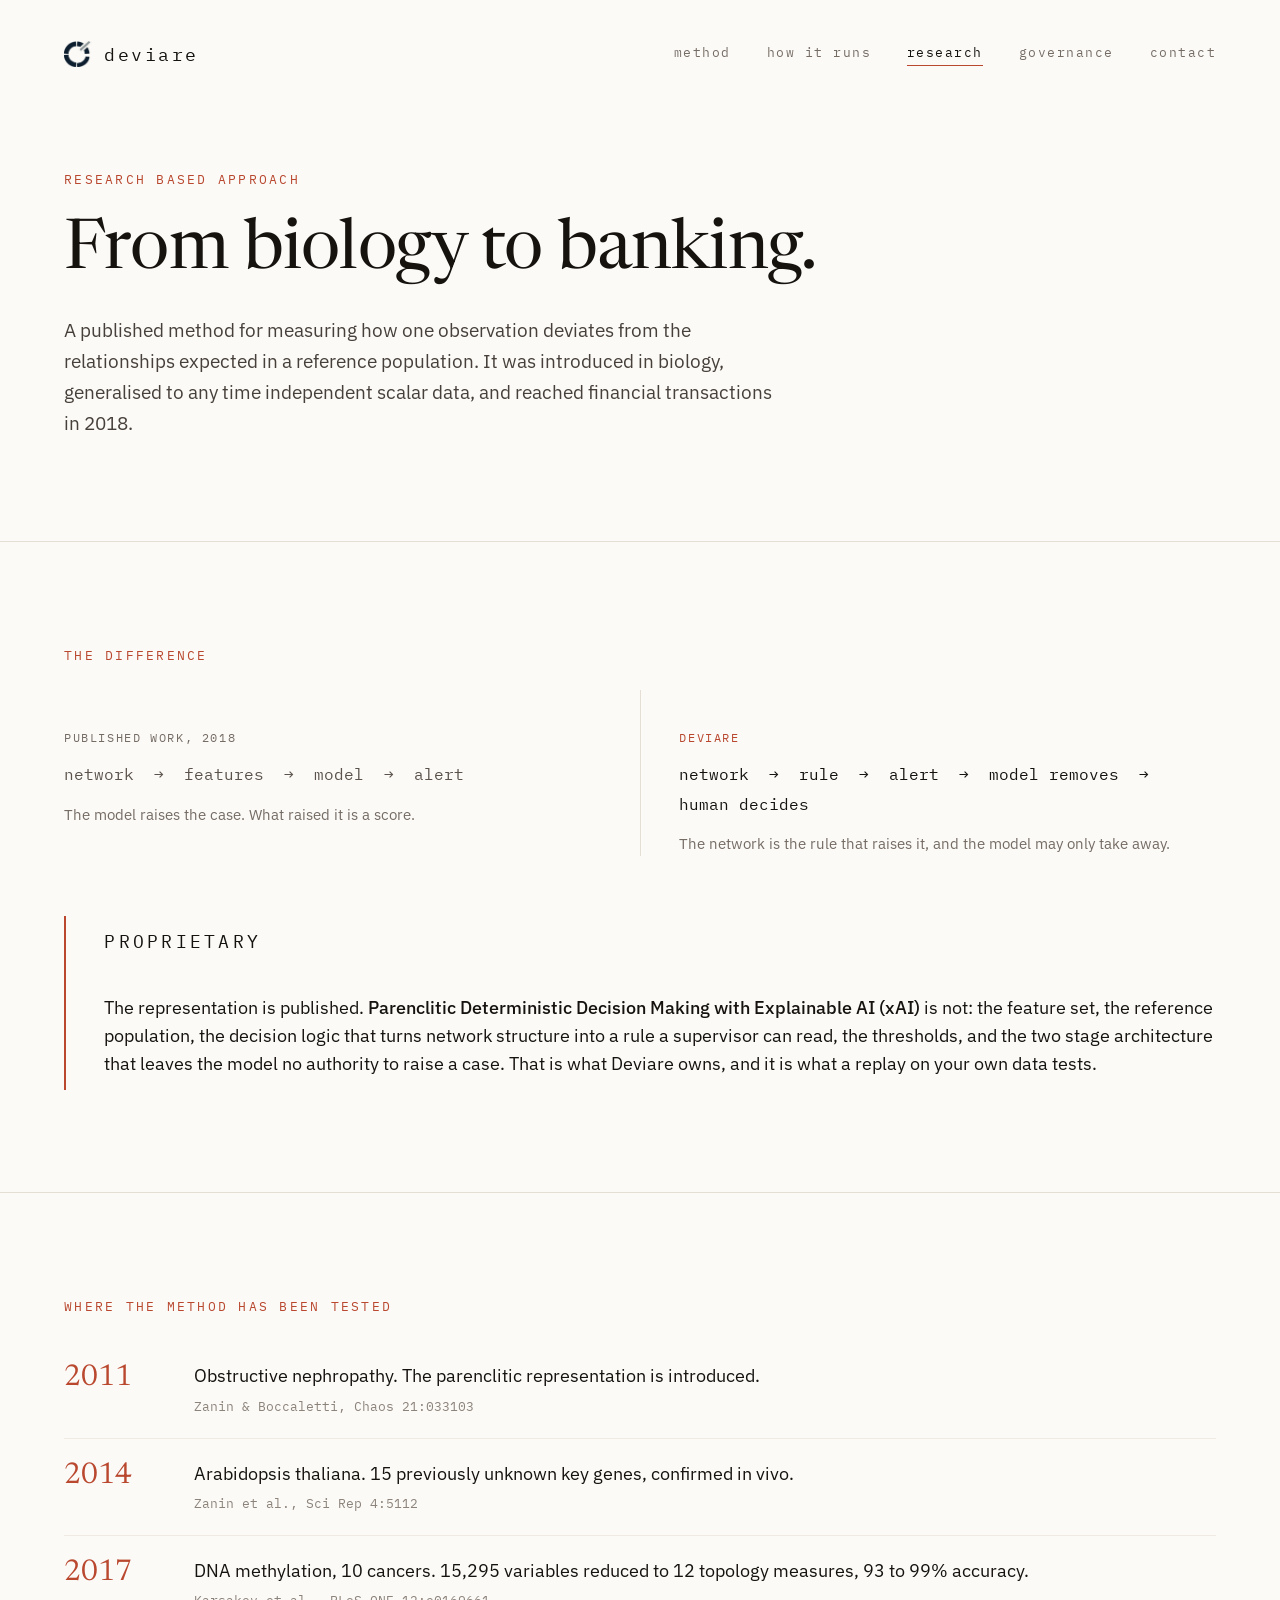
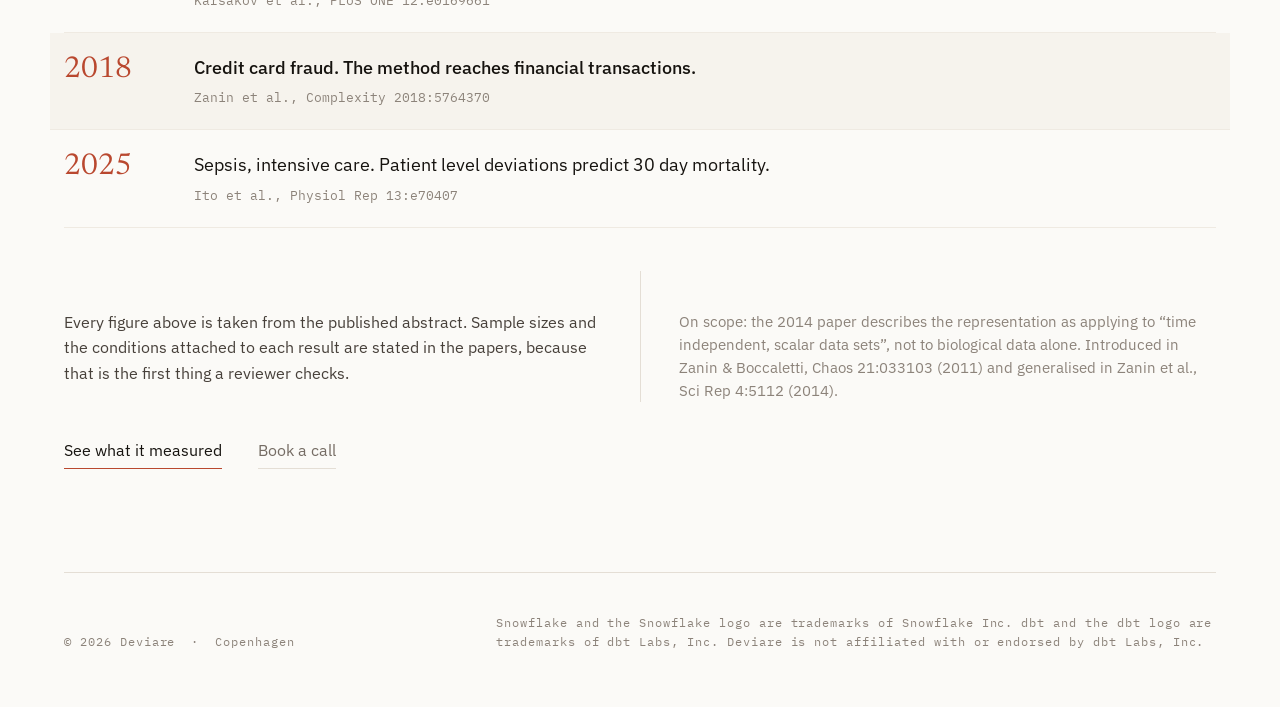
==== research.html @ c5fa5117 "Deviare marketing site: index, research, stylesheet, marks Static site for deviare.io. Newsreader di" ====
<!doctype html>
<html lang="en">
<head>
<meta charset="utf-8">
<meta name="viewport" content="width=device-width, initial-scale=1">
<title>Research based approach | Deviare</title>
<meta name="description" content="Deviare is built on a published method for measuring how one observation deviates from the relationships expected in a reference population. From biology to banking, 2011 to 2025.">
<link rel="canonical" href="https://deviare.io/research.html">
<meta property="og:type" content="article">
<meta property="og:url" content="https://deviare.io/research.html">
<meta property="og:title" content="Research based approach | Deviare">
<meta property="og:description" content="A published method for measuring how one observation deviates from the relationships expected in a reference population. From biology to banking, 2011 to 2025.">
<meta name="twitter:card" content="summary_large_image">
<link rel="icon" href="assets/deviare-mark.png">
<link rel="preconnect" href="https://fonts.googleapis.com">
<link rel="preconnect" href="https://fonts.gstatic.com" crossorigin>
<link rel="stylesheet" href="https://fonts.googleapis.com/css2?family=Newsreader:opsz,wght@6..72,400..600&family=IBM+Plex+Sans:wght@400;500&family=IBM+Plex+Mono:wght@400;500&display=swap">
<link rel="stylesheet" href="assets/site.css">
</head>
<body>

<header class="wrap site-head">
  <a class="brand" href="index.html">
    <img src="assets/deviare-mark.png" alt="Deviare" width="38" height="26">
    <span>deviare</span>
  </a>
  <nav class="site-nav" aria-label="Main">
    <a href="index.html#method">method</a>
    <a href="index.html#runs">how it runs</a>
    <a href="research.html" aria-current="page">research</a>
    <a href="index.html#governance">governance</a>
    <a href="index.html#contact">contact</a>
  </nav>
</header>

<section class="section">
  <div class="wrap stack">
    <p class="eyebrow">Research based approach</p>
    <h1>From biology to banking.</h1>
    <p class="lead" style="max-width:720px">A published method for measuring how one observation deviates from the relationships expected in a reference population. It was introduced in biology, generalised to any time independent scalar data, and reached financial transactions in 2018.</p>
  </div>
</section>

<!-- The difference between the published pipeline and ours is the single most
     important thing on this page, so it sits above the timeline rather than
     under it. Everything else here is provenance. -->
<section class="section">
  <div class="wrap stack">
    <p class="eyebrow">The difference</p>
    <div class="cols cols-2">
      <div class="stack-sm">
        <p class="label">Published work, 2018</p>
        <p class="chain">network &nbsp;&rarr;&nbsp; features &nbsp;&rarr;&nbsp; model &nbsp;&rarr;&nbsp; alert</p>
        <p style="font-size:15px;line-height:1.6;color:var(--muted)">The model raises the case. What raised it is a score.</p>
      </div>
      <div class="stack-sm">
        <p class="label" style="color:var(--accent)">Deviare</p>
        <p class="chain ours">network &nbsp;&rarr;&nbsp; rule &nbsp;&rarr;&nbsp; alert &nbsp;&rarr;&nbsp; model removes &nbsp;&rarr;&nbsp; human decides</p>
        <p style="font-size:15px;line-height:1.6;color:var(--muted)">The network is the rule that raises it, and the model may only take away.</p>
      </div>
    </div>

    <!-- This is the answer to the only real objection a technical reader has on
         this page, so it gets a block of its own rather than a footnote. -->
    <div class="ask" style="margin-top:34px">
      <p class="eyebrow" style="flex-shrink:0">Proprietary</p>
      <p>The representation is published. <strong style="font-weight:500">Parenclitic Deterministic Decision Making with Explainable AI (xAI)</strong> is not: the feature set, the reference population, the decision logic that turns network structure into a rule a supervisor can read, the thresholds, and the two stage architecture that leaves the model no authority to raise a case. That is what Deviare owns, and it is what a replay on your own data tests.</p>
    </div>
  </div>
</section>

<section class="section">
  <div class="wrap stack">
    <p class="eyebrow">Where the method has been tested</p>

    <div>
      <div class="study">
        <div class="yr">2011</div>
        <div>
          <p class="what">Obstructive nephropathy. The parenclitic representation is introduced.</p>
          <p class="cite">Zanin &amp; Boccaletti, Chaos 21:033103</p>
        </div>
      </div>
      <div class="study">
        <div class="yr">2014</div>
        <div>
          <p class="what">Arabidopsis thaliana. 15 previously unknown key genes, confirmed in vivo.</p>
          <p class="cite">Zanin et al., Sci Rep 4:5112</p>
        </div>
      </div>
      <div class="study">
        <div class="yr">2017</div>
        <div>
          <p class="what">DNA methylation, 10 cancers. 15,295 variables reduced to 12 topology measures, 93 to 99% accuracy.</p>
          <p class="cite">Karsakov et al., PLoS ONE 12:e0169661</p>
        </div>
      </div>
      <div class="study key">
        <div class="yr">2018</div>
        <div>
          <p class="what">Credit card fraud. The method reaches financial transactions.</p>
          <p class="cite">Zanin et al., Complexity 2018:5764370</p>
        </div>
      </div>
      <div class="study">
        <div class="yr">2025</div>
        <div>
          <p class="what">Sepsis, intensive care. Patient level deviations predict 30 day mortality.</p>
          <p class="cite">Ito et al., Physiol Rep 13:e70407</p>
        </div>
      </div>
    </div>

    <div class="cols cols-2" style="margin-top:18px">
      <p class="prose" style="font-size:15.5px;color:var(--body)">Every figure above is taken from the published abstract. Sample sizes and the conditions attached to each result are stated in the papers, because that is the first thing a reviewer checks.</p>
      <p class="small">On scope: the 2014 paper describes the representation as applying to &ldquo;time independent, scalar data sets&rdquo;, not to biological data alone. Introduced in Zanin &amp; Boccaletti, Chaos 21:033103 (2011) and generalised in Zanin et al., Sci Rep 4:5112 (2014).</p>
    </div>

    <div class="actions" style="margin-top:10px">
      <a class="link-primary" href="index.html#evidence">See what it measured</a>
      <a class="link-quiet" href="index.html#contact">Book a call</a>
    </div>
  </div>
</section>

<footer class="wrap site-foot">
  <p class="mono">&copy; 2026 Deviare &nbsp;·&nbsp; Copenhagen</p>
  <p class="mono" style="max-width:720px">Snowflake and the Snowflake logo are trademarks of Snowflake Inc. dbt and the dbt logo are trademarks of dbt Labs, Inc. Deviare is not affiliated with or endorsed by dbt Labs, Inc.</p>
</footer>

</body>
</html>
---- assets/site.css ----
/* ---------------------------------------------------------------------------
   Deviare.io
   One stylesheet for all three pages. Tokens first, then layout, then the
   handful of components that appear more than once.

   Why the palette is warm rather than neutral: the whole visual argument is
   that this reads as considered infrastructure rather than growth-stage SaaS.
   Warm greys do that, pure greys and pure black do not. The accent is the
   deck's coral darkened to #B9482F so it clears 4.5:1 on the ground at body
   size, which the deck's #E87159 does not.
--------------------------------------------------------------------------- */

:root {
  --ground:     #FBFAF7;  /* same warm off-white as the deck */
  --fill:       #F6F3ED;  /* one step down, used only for enclosures that mean something */
  --ink:        #16130F;
  --body:       #47403A;
  --body-soft:  #5A524B;
  --muted:      #756C64;
  --faint:      #8C837A;
  --hair:       #E4DED5;
  --hair-soft:  #EFEAE2;
  --rule:       #DCD4C8;
  --accent:     #B9482F;

  --display: "Newsreader", Georgia, "Times New Roman", serif;
  --sans: "IBM Plex Sans", system-ui, sans-serif;
  --mono: "IBM Plex Mono", ui-monospace, monospace;

  /* The column is fluid, not stepped. --edge grows with the viewport so the
     margins stay proportional at any resolution, and --shell only stops it
     running away on very large monitors. Prose is capped separately by
     --measure, so the diagrams get the full width while text stays readable. */
  --edge: clamp(20px, 5vw, 140px);
  --shell: 1800px;
  --measure: 760px;

  color-scheme: light;
}

*, *::before, *::after { box-sizing: border-box; }

html { -webkit-text-size-adjust: 100%; }

body {
  margin: 0;
  background: var(--ground);
  color: var(--ink);
  font-family: var(--sans);
  font-size: 17px;
  line-height: 1.6;
  -webkit-font-smoothing: antialiased;
}

img { max-width: 100%; display: block; }

a { color: var(--ink); }
a:hover { color: var(--accent); }

:focus-visible { outline: 2px solid var(--accent); outline-offset: 3px; }

/* --- layout ------------------------------------------------------------- */

.wrap { width: min(calc(100% - 2 * var(--edge)), var(--shell)); margin-inline: auto; }

.section { padding-block: clamp(56px, 8vw, 148px); }
.section + .section { border-top: 1px solid var(--hair); }

/* --- type --------------------------------------------------------------- */

h1, h2, h3 { font-family: var(--display); font-weight: 400; margin: 0; letter-spacing: -0.012em; font-optical-sizing: auto; }
h1 { font-size: clamp(38px, 5.4vw, 92px); line-height: 1.08; }
h2 { font-size: clamp(30px, 3.8vw, 66px); line-height: 1.1; }
h3 { font-size: clamp(25px, 3.2vw, 46px); line-height: 1.18; }

p { margin: 0; }
.lead { font-size: clamp(17px, 1.6vw, 19px); line-height: 1.63; color: var(--body); max-width: var(--measure); }
.prose { font-size: 17px; line-height: 1.66; color: var(--body-soft); max-width: var(--measure); }
.subhead {
  font-family: var(--display); font-size: clamp(21px, 2.1vw, 34px);
  line-height: 1.32; color: var(--body); max-width: 46ch;
}
.small { font-size: 14.5px; line-height: 1.6; color: var(--faint); }

.eyebrow {
  font-family: var(--mono); font-size: 12.5px; letter-spacing: 0.18em;
  color: var(--accent); text-transform: uppercase;
}
.label {
  font-family: var(--mono); font-size: 11.5px; letter-spacing: 0.14em;
  color: var(--muted); text-transform: uppercase;
}
.mono { font-family: var(--mono); }

.stack { display: flex; flex-direction: column; gap: clamp(22px, 2vw, 36px); }
.stack-sm { display: flex; flex-direction: column; gap: clamp(13px, 1vw, 18px); }

/* --- header ------------------------------------------------------------- */

.site-head {
  display: flex; align-items: center; justify-content: space-between;
  gap: 24px; flex-wrap: wrap;
  /* The header is the first thing on a very tall page, so its top margin grows
     with the viewport instead of sitting at a fixed 30px. */
  padding-block: clamp(28px, 3.2vw, 60px) 0;
}
.brand { display: flex; align-items: center; gap: 12px; text-decoration: none; }
.brand img { height: clamp(26px, 1.6vw, 32px); width: auto; }
.brand span {
  font-family: var(--mono); font-size: clamp(18px, 1.05vw, 22px); letter-spacing: 0.14em;
  color: var(--ink); line-height: 1; padding-top: 2px;
}
.brand .dot { color: var(--accent); }

.site-nav { display: flex; gap: clamp(18px, 2.8vw, 54px); flex-wrap: wrap; }
.site-nav a {
  font-family: var(--mono); font-size: clamp(12.5px, 0.75vw, 14px); letter-spacing: 0.12em;
  color: var(--muted); text-decoration: none; padding-bottom: 3px;
}
.site-nav a[aria-current="page"] { color: var(--ink); border-bottom: 1px solid var(--accent); }

/* --- hero --------------------------------------------------------------- */

.hero { position: relative; }
/* The art is a child of .wrap, so it is positioned against the content column,
   not the viewport. On a wide monitor it therefore stays inside the column and
   reads as one composition with the headline instead of drifting to the far
   right. --hero-copy is the width the copy may take; the art gets what is left
   of the column after the copy and a gap, capped at 880px. That arithmetic is
   what keeps the graph off the paragraph between 900 and 1440, where the two
   used to overlap by about a tenth of the viewport. */
.hero > .wrap { position: relative; --hero-copy: min(860px, 52%); --hero-gap: 24px; }
.hero-inner {
  position: relative; z-index: 1;
  padding-block: clamp(56px, 11vw, 132px) clamp(40px, 6vw, 72px);
  display: flex; flex-direction: column; gap: clamp(22px, 3vw, 30px);
  max-width: var(--hero-copy);
}
.hero h1 { max-width: 13ch; }
.hero .lead { max-width: 650px; }

/* The network sits beside the copy, never behind it: nothing on this site puts
   lines behind body text. There is no scrim in the SVG; one was tried and its
   left edge showed as a vertical seam over the transparent artwork. The graph is
   centred on the hero's height and masked at both ends, and the right fade
   finishes at 96% of the art's own width, inside the column, so no clip is
   needed to hide a cut. Below 900px there is no room beside the copy and the
   art is dropped rather than dimmed behind the text. */
.hero-art {
  position: absolute; top: 50%; right: 0; transform: translateY(-50%);
  width: min(880px, calc(100% - var(--hero-copy) - var(--hero-gap)));
  pointer-events: none; z-index: 0;
  /* Only the ends are faded. An earlier 58% stop dimmed most of the picture, so
     the graph read as a smudge. */
  -webkit-mask-image: linear-gradient(to right, transparent 0, #000 15%, #000 84%, transparent 96%);
  mask-image: linear-gradient(to right, transparent 0, #000 15%, #000 84%, transparent 96%);
}
.hero-art svg { width: 100%; height: auto; display: block; }

.actions { display: flex; align-items: center; gap: clamp(20px, 3vw, 36px); flex-wrap: wrap; margin-top: 6px; }
.link-primary {
  font-size: 16px; color: var(--ink); text-decoration: none;
  border-bottom: 1px solid var(--accent); padding-bottom: 5px;
}
.link-quiet {
  font-size: 16px; color: var(--muted); text-decoration: none;
  border-bottom: 1px solid var(--hair); padding-bottom: 5px;
}

.strip {
  display: flex; align-items: center; gap: clamp(10px, 1.6vw, 22px); flex-wrap: wrap;
  border-top: 1px solid var(--hair); padding-block: 20px 34px;
  font-family: var(--mono); font-size: 12.5px; letter-spacing: 0.06em; color: var(--muted);
  position: relative; z-index: 1;
}
.strip .sep { color: #D6CEC3; }
.strip .key { color: var(--accent); }

/* --- column groups ------------------------------------------------------ */

.cols { display: grid; gap: 0; }
.cols-2 { grid-template-columns: repeat(2, minmax(0, 1fr)); }
.cols-3 { grid-template-columns: repeat(3, minmax(0, 1fr)); }
.cols > * { padding: clamp(32px, 3vw, 52px) clamp(24px, 3vw, 56px) 0; }
.cols > *:first-child { padding-left: 0; }
.cols > *:last-child { padding-right: 0; }
.cols > * + * { border-left: 1px solid var(--hair); }
.cols-top { border-top: 1px solid var(--hair); }

/* --- waterfall ---------------------------------------------------------- */

.bar-row { display: grid; grid-template-columns: clamp(190px, 14vw, 250px) 1fr clamp(240px, 17vw, 300px); gap: clamp(28px, 2.6vw, 48px); align-items: center; }
.bar-num { font-family: var(--display); font-size: clamp(34px, 5vw, 66px); line-height: 1; }
.bar-track { height: clamp(12px, 0.9vw, 16px); background: #E0D9CE; }
.bar-fill { height: clamp(12px, 0.9vw, 16px); background: var(--accent); }
.bar-note { display: flex; flex-direction: column; gap: 3px; }
.bar-note .k { font-family: var(--mono); font-size: 11.5px; letter-spacing: 0.12em; color: var(--ink); }
.bar-note .v { font-size: 14px; color: var(--muted); }

.price {
  display: grid; grid-template-columns: clamp(190px, 14vw, 250px) 1fr clamp(240px, 17vw, 300px); gap: clamp(28px, 2.6vw, 48px);
}
.price-inner {
  grid-column: 2; display: flex; gap: clamp(20px, 4vw, 40px); flex-wrap: wrap;
  border-left: 2px solid #E0D9CE; padding: 10px 0 10px 26px;
}
.price-num { font-family: var(--display); font-size: clamp(25px, 2.4vw, 36px); line-height: 1; }

.ratios { display: flex; gap: clamp(18px, 3vw, 44px); flex-wrap: wrap; align-items: baseline; font-size: 16px; color: var(--body); }
.ratios b { font-weight: 500; }
.ratios .was { color: var(--faint); }

/* --- the account diagram ------------------------------------------------ */

/* The deck runs this left to right across 13 inches. A 1160px content column
   cannot carry five columns, and forcing it squeezed each stage to about 110px
   of text width and broke every line. Top to bottom instead: the stages then get
   a third of the column each, and the order is the reading order anyway. */
.flow { display: flex; flex-direction: column; align-items: stretch; }
.flow-in { display: flex; gap: clamp(20px, 3vw, 44px); align-items: baseline; flex-wrap: wrap; }
.flow-in .who { flex: 0 0 auto; }
.flow-in .what { flex: 1 1 380px; display: flex; flex-direction: column; gap: 6px; }
.flow-down { display: flex; justify-content: center; font-family: var(--mono); font-size: 22px; color: #C3B9AC; padding-block: 18px; }
.flow-out { display: grid; grid-template-columns: repeat(3, minmax(0, 1fr)); gap: clamp(20px, 3vw, 40px); }
.account { border: 1px solid var(--rule); background: var(--fill); display: flex; flex-direction: column; }
.account-head, .account-foot {
  display: flex; align-items: center; justify-content: space-between; gap: 16px; flex-wrap: wrap;
  padding: 18px clamp(16px, 2vw, 26px);
}
.account-head { border-bottom: 1px solid var(--hair); }
.account-foot { border-top: 1px solid var(--hair); }
.stages { display: grid; grid-template-columns: repeat(3, minmax(0, 1fr)); flex-grow: 1; }
.stage h4 { font-size: clamp(19px, 1.35vw, 24px); }
.stage { padding: 32px clamp(22px, 2.2vw, 36px); display: flex; flex-direction: column; gap: 12px; }
.stage + .stage { border-left: 1px solid var(--hair); }
.stage:last-child { background: var(--ground); }
.stage h4 { margin: 0; font-family: var(--sans); font-size: 19px; font-weight: 500; line-height: 1.26; }
.stage p { font-size: 14.5px; line-height: 1.6; color: var(--body-soft); }
.chip {
  border: 1px solid var(--rule); padding: 7px 13px;
  font-family: var(--mono); font-size: 11px; letter-spacing: 0.05em; color: var(--body-soft);
}
.chip-accent { border-color: var(--accent); color: var(--accent); letter-spacing: 0.1em; align-self: flex-start; }
.chips { display: flex; gap: 9px; flex-wrap: wrap; }
.consumer { border-top: 2px solid var(--accent); padding-top: 14px; display: flex; flex-direction: column; gap: 6px; }
.consumer b { font-size: 17px; font-weight: 500; }
.consumer p { font-size: 14.5px; line-height: 1.55; color: var(--muted); }

/* --- timeline ----------------------------------------------------------- */

.timeline { display: grid; grid-template-columns: repeat(4, minmax(0, 1fr)) clamp(196px, 14vw, 250px); gap: clamp(26px, 2.4vw, 44px); }
/* The contact section repeats the replay in three steps. */
.timeline-3 { grid-template-columns: repeat(3, minmax(0, 1fr)); }
.tl { display: flex; flex-direction: column; gap: 13px; }
.tl .tick { height: 3px; background: var(--rule); }
.tl.gate .tick { background: var(--accent); }
.tl .wk { font-family: var(--mono); font-size: 11.5px; letter-spacing: 0.12em; color: var(--ink); }
.tl.gate .wk { color: var(--accent); }
.tl p { font-size: 15.5px; line-height: 1.5; color: var(--body-soft); }
.tl.gate p { color: var(--ink); font-weight: 500; }

/* Set apart by a left rule in the accent, not an enclosure. The account box is
   the only box on the page and that is what makes it mean something; a second
   box would turn it into a card. This is the same device as the price block's
   left rule and the consumers' top rule, so nothing new is introduced. */
.ask {
  display: flex; align-items: center; gap: clamp(16px, 3vw, 40px); flex-wrap: wrap;
  border-left: 2px solid var(--accent); padding: 12px 0 12px clamp(22px, 3vw, 44px);
}
.ask p { font-size: clamp(16px, 1.6vw, 18px); line-height: 1.55; color: var(--ink); }

/* --- research timeline -------------------------------------------------- */

.study { display: grid; grid-template-columns: 92px minmax(0, 1fr); gap: clamp(16px, 3vw, 40px); padding-block: 22px; border-bottom: 1px solid var(--hair-soft); }
.study .yr { font-family: var(--display); font-size: 30px; line-height: 1; color: var(--accent); }
.study .what { font-size: 17.5px; line-height: 1.5; }
.study .cite { font-family: var(--mono); font-size: 12.5px; color: var(--faint); margin-top: 6px; }
/* The fill bleeds into the margins by the same amount it pads, so the year and
   the text stay on the same vertical lines as the rows around it. */
.study.key { background: var(--fill); padding-inline: 14px; margin-inline: -14px; }
.study.key .what { font-weight: 500; }

.chain { font-family: var(--mono); font-size: clamp(13px, 1.4vw, 16px); line-height: 1.85; color: var(--body-soft); }
.chain.ours { color: var(--ink); }

/* --- person ------------------------------------------------------------- */

.person { display: grid; grid-template-columns: 372px minmax(0, 1fr); gap: clamp(32px, 5vw, 76px); align-items: start; }
.portrait { aspect-ratio: 4 / 5; border: 1px solid var(--hair); background: var(--fill); display: flex; align-items: center; justify-content: center; }
.portrait span { font-family: var(--mono); font-size: 12px; letter-spacing: 0.14em; color: #A79C90; }

/* --- footer ------------------------------------------------------------- */

.site-foot { border-top: 1px solid var(--hair); padding-block: 40px 56px; display: flex; gap: 28px; flex-wrap: wrap; justify-content: space-between; align-items: flex-end; }
.site-foot .mono { font-size: 12px; letter-spacing: 0.08em; color: var(--faint); }

.pillars { display: grid; grid-template-columns: repeat(4, minmax(0, 1fr)); gap: 24px; border-top: 1px solid var(--hair); padding-top: 28px; }
.pillars div { font-family: var(--mono); font-size: 12.5px; letter-spacing: 0.08em; color: var(--muted); }

/* --- responsive --------------------------------------------------------- */

@media (max-width: 900px) {
  .flow-out { grid-template-columns: 1fr; gap: 22px; }
  .cols-3, .cols-2 { grid-template-columns: 1fr; }
  /* Stacked, each block needs the same room below its text as above the next
     block's label, or the prose sits on the hairline. */
  .cols > * { padding: 28px 0; }
  .cols > *:last-child { padding-bottom: 0; }
  .cols > * + * { border-left: 0; border-top: 1px solid var(--hair); }
  .timeline { grid-template-columns: repeat(2, minmax(0, 1fr)); }
  .timeline .tl.gate { grid-column: span 2; }
  .stages { grid-template-columns: 1fr; }
  .stage + .stage { border-left: 0; border-top: 1px solid var(--hair); }
  .person { grid-template-columns: 1fr; }
  .portrait { max-width: 372px; }
  .pillars { grid-template-columns: repeat(2, minmax(0, 1fr)); }
  /* The copy cap exists only so the headline clears the graph beside it. There
     is no room beside it here, so the graph goes and the copy takes the width. */
  .hero-art { display: none; }
  .hero-inner { max-width: none; }
}

@media (max-width: 680px) {
  .bar-row { grid-template-columns: 1fr; gap: 10px; }
  .bar-row .bar-track { order: 3; }
  .price { grid-template-columns: 1fr; }
  .price-inner { grid-column: 1; }
  .study { grid-template-columns: 1fr; gap: 8px; }
  /* A 14px bleed would stop 6px short of the screen edge here, which reads as
     a mistake. Run the fill to the edge instead; the text stays on the column. */
  .study.key { padding-inline: var(--edge); margin-inline: calc(-1 * var(--edge)); }
  .timeline { grid-template-columns: 1fr; }
  .timeline .tl.gate { grid-column: auto; }
  .pillars { grid-template-columns: 1fr; gap: 14px; }
  .site-head { padding-block: 22px 0; }
  /* The strip wraps to one fact per line here, so the inline separators would
     dangle at the end of each line. */
  .strip { flex-direction: column; align-items: flex-start; gap: 7px; }
  .strip .sep { display: none; }
}

@media print {
  .hero-art { display: none; }
  body { font-size: 11pt; }
}
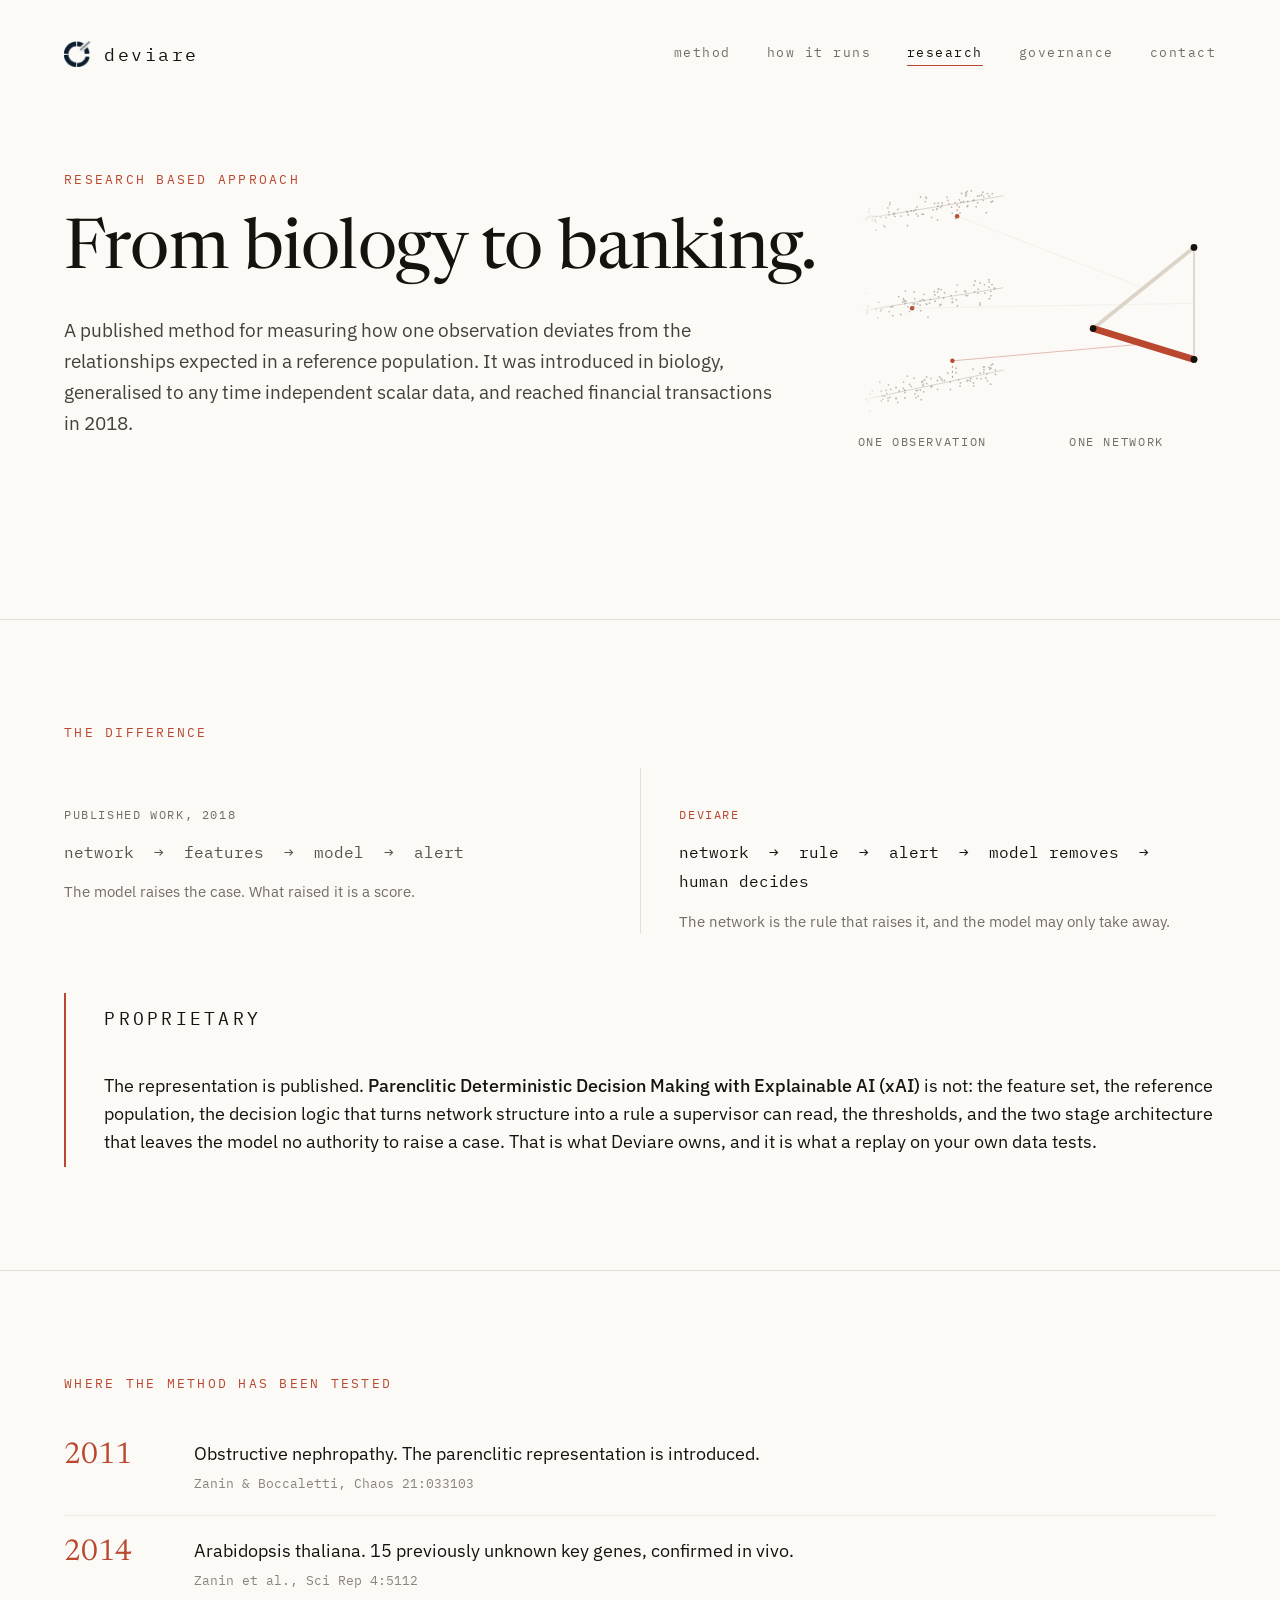
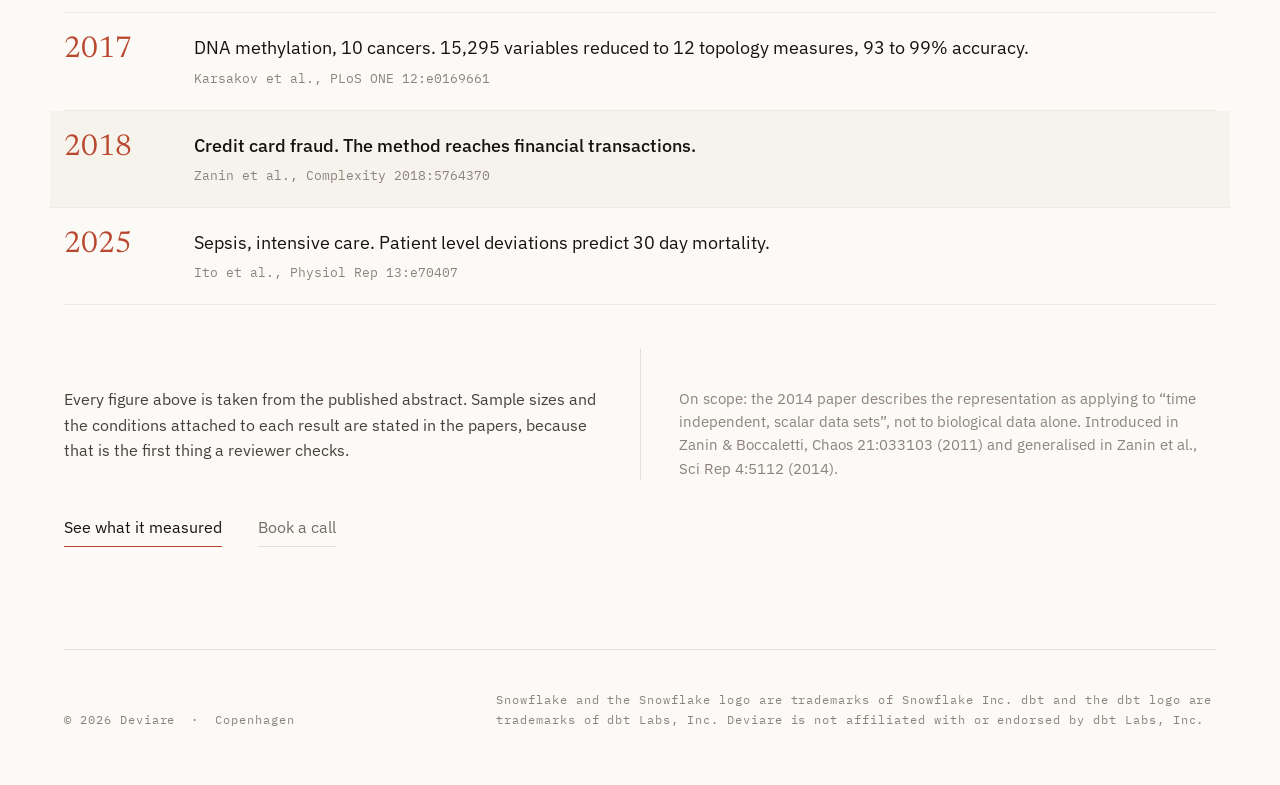
==== commit 07d3a78c: "Fix mobile layout, add the method graphic, correct a regulatory overclaim Removes the claim that a r" ====
--- a/research.html
+++ b/research.html
@@ -11,6 +11,10 @@
 <meta property="og:title" content="Research based approach | Deviare">
 <meta property="og:description" content="A published method for measuring how one observation deviates from the relationships expected in a reference population. From biology to banking, 2011 to 2025.">
 <meta name="twitter:card" content="summary_large_image">
+<meta property="og:image" content="https://deviare.io/assets/og-image.png">
+<meta property="og:image:width" content="1200">
+<meta property="og:image:height" content="630">
+<meta name="twitter:image" content="https://deviare.io/assets/og-image.png">
 <link rel="icon" href="assets/deviare-mark.png">
 <link rel="preconnect" href="https://fonts.googleapis.com">
 <link rel="preconnect" href="https://fonts.gstatic.com" crossorigin>
@@ -28,16 +32,56 @@
     <a href="index.html#method">method</a>
     <a href="index.html#runs">how it runs</a>
     <a href="research.html" aria-current="page">research</a>
+    <span class="nav-break" aria-hidden="true"></span>
     <a href="index.html#governance">governance</a>
     <a href="index.html#contact">contact</a>
   </nav>
 </header>
 
-<section class="section">
+<section class="section research-hero">
   <div class="wrap stack">
     <p class="eyebrow">Research based approach</p>
     <h1>From biology to banking.</h1>
-    <p class="lead" style="max-width:720px">A published method for measuring how one observation deviates from the relationships expected in a reference population. It was introduced in biology, generalised to any time independent scalar data, and reached financial transactions in 2018.</p>
+    <p class="lead">A published method for measuring how one observation deviates from the relationships expected in a reference population. It was introduced in biology, generalised to any time independent scalar data, and reached financial transactions in 2018.</p>
+
+    <!-- How one observation becomes a network, which is what the lead says in
+         words. Generated by tools/research-graphic.mjs from seed 20260921 and
+         pasted in as static SVG; nothing runs in the browser. The home page
+         shows the finished network, this shows its construction. -->
+    <div class="research-art">
+    <svg viewBox="0 0 640 620" xmlns="http://www.w3.org/2000/svg" role="img" aria-labelledby="research-art-title" focusable="false">
+      <title id="research-art-title">Three feature pairs from a reference population. One observation deviates from each expected relationship, and those three deviations become the weights of a three node network.</title>
+      <g>
+        <line class="fit" x1="0" y1="90.4" x2="260" y2="47.8"/>
+        <path class="ref" d="M20.5 83.3a1.6 1.6 0 1 0 3.2 0a1.6 1.6 0 1 0 -3.2 0M182.4 59.4a1.6 1.6 0 1 0 3.2 0a1.6 1.6 0 1 0 -3.2 0M38.6 86a1.6 1.6 0 1 0 3.2 0a1.6 1.6 0 1 0 -3.2 0M88.10000000000001 82.1a1.6 1.6 0 1 0 3.2 0a1.6 1.6 0 1 0 -3.2 0M118.5 58.2a1.6 1.6 0 1 0 3.2 0a1.6 1.6 0 1 0 -3.2 0M98.10000000000001 74.9a1.6 1.6 0 1 0 3.2 0a1.6 1.6 0 1 0 -3.2 0M86.7 77.3a1.6 1.6 0 1 0 3.2 0a1.6 1.6 0 1 0 -3.2 0M179.1 67.8a1.6 1.6 0 1 0 3.2 0a1.6 1.6 0 1 0 -3.2 0M238.1 44.2a1.6 1.6 0 1 0 3.2 0a1.6 1.6 0 1 0 -3.2 0M212 48.4a1.6 1.6 0 1 0 3.2 0a1.6 1.6 0 1 0 -3.2 0M30.5 109.4a1.6 1.6 0 1 0 3.2 0a1.6 1.6 0 1 0 -3.2 0M61.9 80.9a1.6 1.6 0 1 0 3.2 0a1.6 1.6 0 1 0 -3.2 0M238.4 58a1.6 1.6 0 1 0 3.2 0a1.6 1.6 0 1 0 -3.2 0M86.60000000000001 101a1.6 1.6 0 1 0 3.2 0a1.6 1.6 0 1 0 -3.2 0M44.5 101.1a1.6 1.6 0 1 0 3.2 0a1.6 1.6 0 1 0 -3.2 0M222.9 49.3a1.6 1.6 0 1 0 3.2 0a1.6 1.6 0 1 0 -3.2 0M140.70000000000002 66.5a1.6 1.6 0 1 0 3.2 0a1.6 1.6 0 1 0 -3.2 0M13.200000000000001 90.4a1.6 1.6 0 1 0 3.2 0a1.6 1.6 0 1 0 -3.2 0M110.10000000000001 50a1.6 1.6 0 1 0 3.2 0a1.6 1.6 0 1 0 -3.2 0M204.1 56.7a1.6 1.6 0 1 0 3.2 0a1.6 1.6 0 1 0 -3.2 0M120.4 52.1a1.6 1.6 0 1 0 3.2 0a1.6 1.6 0 1 0 -3.2 0M205.6 55.5a1.6 1.6 0 1 0 3.2 0a1.6 1.6 0 1 0 -3.2 0M148.70000000000002 60.6a1.6 1.6 0 1 0 3.2 0a1.6 1.6 0 1 0 -3.2 0M194.3 65.5a1.6 1.6 0 1 0 3.2 0a1.6 1.6 0 1 0 -3.2 0M55.699999999999996 60.3a1.6 1.6 0 1 0 3.2 0a1.6 1.6 0 1 0 -3.2 0M179.4 55a1.6 1.6 0 1 0 3.2 0a1.6 1.6 0 1 0 -3.2 0M64.4 84.6a1.6 1.6 0 1 0 3.2 0a1.6 1.6 0 1 0 -3.2 0M54.699999999999996 63.9a1.6 1.6 0 1 0 3.2 0a1.6 1.6 0 1 0 -3.2 0M160.6 62.5a1.6 1.6 0 1 0 3.2 0a1.6 1.6 0 1 0 -3.2 0M221.3 41.3a1.6 1.6 0 1 0 3.2 0a1.6 1.6 0 1 0 -3.2 0M29.2 90.6a1.6 1.6 0 1 0 3.2 0a1.6 1.6 0 1 0 -3.2 0M209.5 67.5a1.6 1.6 0 1 0 3.2 0a1.6 1.6 0 1 0 -3.2 0M194.5 57.9a1.6 1.6 0 1 0 3.2 0a1.6 1.6 0 1 0 -3.2 0M102.5 80.1a1.6 1.6 0 1 0 3.2 0a1.6 1.6 0 1 0 -3.2 0M166.6 78.7a1.6 1.6 0 1 0 3.2 0a1.6 1.6 0 1 0 -3.2 0M93.4 74.9a1.6 1.6 0 1 0 3.2 0a1.6 1.6 0 1 0 -3.2 0M165.5 68.1a1.6 1.6 0 1 0 3.2 0a1.6 1.6 0 1 0 -3.2 0M212.1 60a1.6 1.6 0 1 0 3.2 0a1.6 1.6 0 1 0 -3.2 0M53.4 76.6a1.6 1.6 0 1 0 3.2 0a1.6 1.6 0 1 0 -3.2 0M193.4 67.1a1.6 1.6 0 1 0 3.2 0a1.6 1.6 0 1 0 -3.2 0M46.1 103.3a1.6 1.6 0 1 0 3.2 0a1.6 1.6 0 1 0 -3.2 0M221.9 55.9a1.6 1.6 0 1 0 3.2 0a1.6 1.6 0 1 0 -3.2 0M31.4 84.5a1.6 1.6 0 1 0 3.2 0a1.6 1.6 0 1 0 -3.2 0M239.20000000000002 57.3a1.6 1.6 0 1 0 3.2 0a1.6 1.6 0 1 0 -3.2 0M101.4 72.6a1.6 1.6 0 1 0 3.2 0a1.6 1.6 0 1 0 -3.2 0M103.9 67.8a1.6 1.6 0 1 0 3.2 0a1.6 1.6 0 1 0 -3.2 0M145.8 68.7a1.6 1.6 0 1 0 3.2 0a1.6 1.6 0 1 0 -3.2 0M18.5 71.7a1.6 1.6 0 1 0 3.2 0a1.6 1.6 0 1 0 -3.2 0M132.3 73a1.6 1.6 0 1 0 3.2 0a1.6 1.6 0 1 0 -3.2 0M187 58.4a1.6 1.6 0 1 0 3.2 0a1.6 1.6 0 1 0 -3.2 0M113 80.6a1.6 1.6 0 1 0 3.2 0a1.6 1.6 0 1 0 -3.2 0M193 40.2a1.6 1.6 0 1 0 3.2 0a1.6 1.6 0 1 0 -3.2 0M105.5 83.8a1.6 1.6 0 1 0 3.2 0a1.6 1.6 0 1 0 -3.2 0M140.4 91.2a1.6 1.6 0 1 0 3.2 0a1.6 1.6 0 1 0 -3.2 0M135.1 61.5a1.6 1.6 0 1 0 3.2 0a1.6 1.6 0 1 0 -3.2 0M227.6 78.1a1.6 1.6 0 1 0 3.2 0a1.6 1.6 0 1 0 -3.2 0M157.5 50.6a1.6 1.6 0 1 0 3.2 0a1.6 1.6 0 1 0 -3.2 0M183.3 43.6a1.6 1.6 0 1 0 3.2 0a1.6 1.6 0 1 0 -3.2 0M229.6 43.9a1.6 1.6 0 1 0 3.2 0a1.6 1.6 0 1 0 -3.2 0M130 86.5a1.6 1.6 0 1 0 3.2 0a1.6 1.6 0 1 0 -3.2 0M75 84a1.6 1.6 0 1 0 3.2 0a1.6 1.6 0 1 0 -3.2 0M148.4 65.3a1.6 1.6 0 1 0 3.2 0a1.6 1.6 0 1 0 -3.2 0M25.4 84a1.6 1.6 0 1 0 3.2 0a1.6 1.6 0 1 0 -3.2 0M85.7 75.5a1.6 1.6 0 1 0 3.2 0a1.6 1.6 0 1 0 -3.2 0M141.4 61.2a1.6 1.6 0 1 0 3.2 0a1.6 1.6 0 1 0 -3.2 0M159.20000000000002 55.9a1.6 1.6 0 1 0 3.2 0a1.6 1.6 0 1 0 -3.2 0M48.4 86.9a1.6 1.6 0 1 0 3.2 0a1.6 1.6 0 1 0 -3.2 0M29.799999999999997 94.2a1.6 1.6 0 1 0 3.2 0a1.6 1.6 0 1 0 -3.2 0M236.20000000000002 59.2a1.6 1.6 0 1 0 3.2 0a1.6 1.6 0 1 0 -3.2 0M115.2 81a1.6 1.6 0 1 0 3.2 0a1.6 1.6 0 1 0 -3.2 0M219.4 46.4a1.6 1.6 0 1 0 3.2 0a1.6 1.6 0 1 0 -3.2 0M215.6 47.4a1.6 1.6 0 1 0 3.2 0a1.6 1.6 0 1 0 -3.2 0M53.8 81.8a1.6 1.6 0 1 0 3.2 0a1.6 1.6 0 1 0 -3.2 0M200.8 38.9a1.6 1.6 0 1 0 3.2 0a1.6 1.6 0 1 0 -3.2 0M62.99999999999999 79a1.6 1.6 0 1 0 3.2 0a1.6 1.6 0 1 0 -3.2 0M232.6 48.5a1.6 1.6 0 1 0 3.2 0a1.6 1.6 0 1 0 -3.2 0M172.6 88.5a1.6 1.6 0 1 0 3.2 0a1.6 1.6 0 1 0 -3.2 0M119.7 50.1a1.6 1.6 0 1 0 3.2 0a1.6 1.6 0 1 0 -3.2 0M15.6 86.2a1.6 1.6 0 1 0 3.2 0a1.6 1.6 0 1 0 -3.2 0M24.099999999999998 92a1.6 1.6 0 1 0 3.2 0a1.6 1.6 0 1 0 -3.2 0M138.9 72.2a1.6 1.6 0 1 0 3.2 0a1.6 1.6 0 1 0 -3.2 0M180.6 78.4a1.6 1.6 0 1 0 3.2 0a1.6 1.6 0 1 0 -3.2 0M17.5 76.6a1.6 1.6 0 1 0 3.2 0a1.6 1.6 0 1 0 -3.2 0M191 42.3a1.6 1.6 0 1 0 3.2 0a1.6 1.6 0 1 0 -3.2 0M51.699999999999996 69.5a1.6 1.6 0 1 0 3.2 0a1.6 1.6 0 1 0 -3.2 0M190.70000000000002 48a1.6 1.6 0 1 0 3.2 0a1.6 1.6 0 1 0 -3.2 0M139.5 71.2a1.6 1.6 0 1 0 3.2 0a1.6 1.6 0 1 0 -3.2 0M171.9 60a1.6 1.6 0 1 0 3.2 0a1.6 1.6 0 1 0 -3.2 0M69.7 72a1.6 1.6 0 1 0 3.2 0a1.6 1.6 0 1 0 -3.2 0M191.70000000000002 45.4a1.6 1.6 0 1 0 3.2 0a1.6 1.6 0 1 0 -3.2 0"/>
+        <line class="dev" x1="177.1" y1="84.2" x2="177.1" y2="61.4"/>
+        <circle class="obs" cx="177.1" cy="84.2" r="4"/>
+      </g>
+      <g>
+        <line class="fit" x1="0" y1="254.3" x2="260" y2="212"/>
+        <path class="ref" d="M127.70000000000002 233a1.6 1.6 0 1 0 3.2 0a1.6 1.6 0 1 0 -3.2 0M54.1 254.7a1.6 1.6 0 1 0 3.2 0a1.6 1.6 0 1 0 -3.2 0M94.9 249.7a1.6 1.6 0 1 0 3.2 0a1.6 1.6 0 1 0 -3.2 0M84 236.9a1.6 1.6 0 1 0 3.2 0a1.6 1.6 0 1 0 -3.2 0M121.2 242a1.6 1.6 0 1 0 3.2 0a1.6 1.6 0 1 0 -3.2 0M35.5 238.1a1.6 1.6 0 1 0 3.2 0a1.6 1.6 0 1 0 -3.2 0M97.5 241.1a1.6 1.6 0 1 0 3.2 0a1.6 1.6 0 1 0 -3.2 0M83.9 235.8a1.6 1.6 0 1 0 3.2 0a1.6 1.6 0 1 0 -3.2 0M116.60000000000001 223.9a1.6 1.6 0 1 0 3.2 0a1.6 1.6 0 1 0 -3.2 0M224.20000000000002 206.8a1.6 1.6 0 1 0 3.2 0a1.6 1.6 0 1 0 -3.2 0M98.4 245.9a1.6 1.6 0 1 0 3.2 0a1.6 1.6 0 1 0 -3.2 0M79.5 231.7a1.6 1.6 0 1 0 3.2 0a1.6 1.6 0 1 0 -3.2 0M144.6 243.7a1.6 1.6 0 1 0 3.2 0a1.6 1.6 0 1 0 -3.2 0M109.2 235.8a1.6 1.6 0 1 0 3.2 0a1.6 1.6 0 1 0 -3.2 0M16 255.4a1.6 1.6 0 1 0 3.2 0a1.6 1.6 0 1 0 -3.2 0M116.4 234.3a1.6 1.6 0 1 0 3.2 0a1.6 1.6 0 1 0 -3.2 0M99 240.7a1.6 1.6 0 1 0 3.2 0a1.6 1.6 0 1 0 -3.2 0M207.4 200a1.6 1.6 0 1 0 3.2 0a1.6 1.6 0 1 0 -3.2 0M40.5 250.8a1.6 1.6 0 1 0 3.2 0a1.6 1.6 0 1 0 -3.2 0M152.8 221a1.6 1.6 0 1 0 3.2 0a1.6 1.6 0 1 0 -3.2 0M90.7 254.4a1.6 1.6 0 1 0 3.2 0a1.6 1.6 0 1 0 -3.2 0M136.1 236a1.6 1.6 0 1 0 3.2 0a1.6 1.6 0 1 0 -3.2 0M141.70000000000002 214.1a1.6 1.6 0 1 0 3.2 0a1.6 1.6 0 1 0 -3.2 0M166.70000000000002 238.4a1.6 1.6 0 1 0 3.2 0a1.6 1.6 0 1 0 -3.2 0M235.5 218.4a1.6 1.6 0 1 0 3.2 0a1.6 1.6 0 1 0 -3.2 0M213.3 215a1.6 1.6 0 1 0 3.2 0a1.6 1.6 0 1 0 -3.2 0M87.4 246.1a1.6 1.6 0 1 0 3.2 0a1.6 1.6 0 1 0 -3.2 0M99.9 231.8a1.6 1.6 0 1 0 3.2 0a1.6 1.6 0 1 0 -3.2 0M216.5 203.5a1.6 1.6 0 1 0 3.2 0a1.6 1.6 0 1 0 -3.2 0M135.70000000000002 224.8a1.6 1.6 0 1 0 3.2 0a1.6 1.6 0 1 0 -3.2 0M242 212.6a1.6 1.6 0 1 0 3.2 0a1.6 1.6 0 1 0 -3.2 0M232.5 202.2a1.6 1.6 0 1 0 3.2 0a1.6 1.6 0 1 0 -3.2 0M12.700000000000001 222.1a1.6 1.6 0 1 0 3.2 0a1.6 1.6 0 1 0 -3.2 0M237.70000000000002 206.3a1.6 1.6 0 1 0 3.2 0a1.6 1.6 0 1 0 -3.2 0M60.4 262.1a1.6 1.6 0 1 0 3.2 0a1.6 1.6 0 1 0 -3.2 0M120.2 240.7a1.6 1.6 0 1 0 3.2 0a1.6 1.6 0 1 0 -3.2 0M191.20000000000002 226.1a1.6 1.6 0 1 0 3.2 0a1.6 1.6 0 1 0 -3.2 0M110.4 253a1.6 1.6 0 1 0 3.2 0a1.6 1.6 0 1 0 -3.2 0M126.10000000000001 239.5a1.6 1.6 0 1 0 3.2 0a1.6 1.6 0 1 0 -3.2 0M216.4 239.1a1.6 1.6 0 1 0 3.2 0a1.6 1.6 0 1 0 -3.2 0M242.5 213.8a1.6 1.6 0 1 0 3.2 0a1.6 1.6 0 1 0 -3.2 0M235.8 226.4a1.6 1.6 0 1 0 3.2 0a1.6 1.6 0 1 0 -3.2 0M145.8 242.1a1.6 1.6 0 1 0 3.2 0a1.6 1.6 0 1 0 -3.2 0M167.1 237.3a1.6 1.6 0 1 0 3.2 0a1.6 1.6 0 1 0 -3.2 0M109.4 243.1a1.6 1.6 0 1 0 3.2 0a1.6 1.6 0 1 0 -3.2 0M38.699999999999996 253.1a1.6 1.6 0 1 0 3.2 0a1.6 1.6 0 1 0 -3.2 0M134.6 219.2a1.6 1.6 0 1 0 3.2 0a1.6 1.6 0 1 0 -3.2 0M82.4 236.3a1.6 1.6 0 1 0 3.2 0a1.6 1.6 0 1 0 -3.2 0M174 233.4a1.6 1.6 0 1 0 3.2 0a1.6 1.6 0 1 0 -3.2 0M143 214.9a1.6 1.6 0 1 0 3.2 0a1.6 1.6 0 1 0 -3.2 0M205.5 207.6a1.6 1.6 0 1 0 3.2 0a1.6 1.6 0 1 0 -3.2 0M166.6 231.5a1.6 1.6 0 1 0 3.2 0a1.6 1.6 0 1 0 -3.2 0M74.80000000000001 259.8a1.6 1.6 0 1 0 3.2 0a1.6 1.6 0 1 0 -3.2 0M147.1 215.3a1.6 1.6 0 1 0 3.2 0a1.6 1.6 0 1 0 -3.2 0M14 252.6a1.6 1.6 0 1 0 3.2 0a1.6 1.6 0 1 0 -3.2 0M82.30000000000001 240.5a1.6 1.6 0 1 0 3.2 0a1.6 1.6 0 1 0 -3.2 0M57.1 246.7a1.6 1.6 0 1 0 3.2 0a1.6 1.6 0 1 0 -3.2 0M104.7 241a1.6 1.6 0 1 0 3.2 0a1.6 1.6 0 1 0 -3.2 0M140.5 219.8a1.6 1.6 0 1 0 3.2 0a1.6 1.6 0 1 0 -3.2 0M164.6 226.1a1.6 1.6 0 1 0 3.2 0a1.6 1.6 0 1 0 -3.2 0M212.4 221.6a1.6 1.6 0 1 0 3.2 0a1.6 1.6 0 1 0 -3.2 0M175.9 244.2a1.6 1.6 0 1 0 3.2 0a1.6 1.6 0 1 0 -3.2 0M233.1 231.5a1.6 1.6 0 1 0 3.2 0a1.6 1.6 0 1 0 -3.2 0M231.9 197.8a1.6 1.6 0 1 0 3.2 0a1.6 1.6 0 1 0 -3.2 0M175.6 207.3a1.6 1.6 0 1 0 3.2 0a1.6 1.6 0 1 0 -3.2 0M216.5 242.9a1.6 1.6 0 1 0 3.2 0a1.6 1.6 0 1 0 -3.2 0M13.1 258.4a1.6 1.6 0 1 0 3.2 0a1.6 1.6 0 1 0 -3.2 0M189.4 217.7a1.6 1.6 0 1 0 3.2 0a1.6 1.6 0 1 0 -3.2 0M113.2 233.1a1.6 1.6 0 1 0 3.2 0a1.6 1.6 0 1 0 -3.2 0M225 221.5a1.6 1.6 0 1 0 3.2 0a1.6 1.6 0 1 0 -3.2 0M173.3 219.3a1.6 1.6 0 1 0 3.2 0a1.6 1.6 0 1 0 -3.2 0M78.30000000000001 237.3a1.6 1.6 0 1 0 3.2 0a1.6 1.6 0 1 0 -3.2 0M206.70000000000002 219.1a1.6 1.6 0 1 0 3.2 0a1.6 1.6 0 1 0 -3.2 0M232.20000000000002 210.8a1.6 1.6 0 1 0 3.2 0a1.6 1.6 0 1 0 -3.2 0M30.5 250.8a1.6 1.6 0 1 0 3.2 0a1.6 1.6 0 1 0 -3.2 0M123.4 264.7a1.6 1.6 0 1 0 3.2 0a1.6 1.6 0 1 0 -3.2 0M83.10000000000001 218.2a1.6 1.6 0 1 0 3.2 0a1.6 1.6 0 1 0 -3.2 0M33.5 265.9a1.6 1.6 0 1 0 3.2 0a1.6 1.6 0 1 0 -3.2 0M15.9 247.1a1.6 1.6 0 1 0 3.2 0a1.6 1.6 0 1 0 -3.2 0M80.7 234.6a1.6 1.6 0 1 0 3.2 0a1.6 1.6 0 1 0 -3.2 0M16.799999999999997 245a1.6 1.6 0 1 0 3.2 0a1.6 1.6 0 1 0 -3.2 0M14.6 259a1.6 1.6 0 1 0 3.2 0a1.6 1.6 0 1 0 -3.2 0M98.60000000000001 219.9a1.6 1.6 0 1 0 3.2 0a1.6 1.6 0 1 0 -3.2 0M71.2 227.9a1.6 1.6 0 1 0 3.2 0a1.6 1.6 0 1 0 -3.2 0M151.4 230.4a1.6 1.6 0 1 0 3.2 0a1.6 1.6 0 1 0 -3.2 0M190.8 219.3a1.6 1.6 0 1 0 3.2 0a1.6 1.6 0 1 0 -3.2 0M194.20000000000002 226.1a1.6 1.6 0 1 0 3.2 0a1.6 1.6 0 1 0 -3.2 0M142.20000000000002 228.3a1.6 1.6 0 1 0 3.2 0a1.6 1.6 0 1 0 -3.2 0M146.6 241.7a1.6 1.6 0 1 0 3.2 0a1.6 1.6 0 1 0 -3.2 0M60.199999999999996 245.8a1.6 1.6 0 1 0 3.2 0a1.6 1.6 0 1 0 -3.2 0"/>
+        <line class="dev" x1="96.7" y1="248.5" x2="96.7" y2="238.6"/>
+        <circle class="obs" cx="96.7" cy="248.5" r="4"/>
+      </g>
+      <g>
+        <line class="fit" x1="0" y1="414.1" x2="260" y2="359.1"/>
+        <path class="ref" d="M177.8 376.4a1.6 1.6 0 1 0 3.2 0a1.6 1.6 0 1 0 -3.2 0M117.4 376.3a1.6 1.6 0 1 0 3.2 0a1.6 1.6 0 1 0 -3.2 0M72 396.2a1.6 1.6 0 1 0 3.2 0a1.6 1.6 0 1 0 -3.2 0M152.9 377.9a1.6 1.6 0 1 0 3.2 0a1.6 1.6 0 1 0 -3.2 0M199.8 374.1a1.6 1.6 0 1 0 3.2 0a1.6 1.6 0 1 0 -3.2 0M66.30000000000001 409a1.6 1.6 0 1 0 3.2 0a1.6 1.6 0 1 0 -3.2 0M235.3 384.3a1.6 1.6 0 1 0 3.2 0a1.6 1.6 0 1 0 -3.2 0M173.70000000000002 355.6a1.6 1.6 0 1 0 3.2 0a1.6 1.6 0 1 0 -3.2 0M229.6 378.2a1.6 1.6 0 1 0 3.2 0a1.6 1.6 0 1 0 -3.2 0M121.2 383.2a1.6 1.6 0 1 0 3.2 0a1.6 1.6 0 1 0 -3.2 0M42.5 405a1.6 1.6 0 1 0 3.2 0a1.6 1.6 0 1 0 -3.2 0M148.9 377.4a1.6 1.6 0 1 0 3.2 0a1.6 1.6 0 1 0 -3.2 0M104.80000000000001 395.3a1.6 1.6 0 1 0 3.2 0a1.6 1.6 0 1 0 -3.2 0M66.30000000000001 390.2a1.6 1.6 0 1 0 3.2 0a1.6 1.6 0 1 0 -3.2 0M228.20000000000002 365.8a1.6 1.6 0 1 0 3.2 0a1.6 1.6 0 1 0 -3.2 0M194.70000000000002 377.1a1.6 1.6 0 1 0 3.2 0a1.6 1.6 0 1 0 -3.2 0M211.20000000000002 374a1.6 1.6 0 1 0 3.2 0a1.6 1.6 0 1 0 -3.2 0M23.799999999999997 396.1a1.6 1.6 0 1 0 3.2 0a1.6 1.6 0 1 0 -3.2 0M40 414.2a1.6 1.6 0 1 0 3.2 0a1.6 1.6 0 1 0 -3.2 0M128.8 374.3a1.6 1.6 0 1 0 3.2 0a1.6 1.6 0 1 0 -3.2 0M216.3 364.5a1.6 1.6 0 1 0 3.2 0a1.6 1.6 0 1 0 -3.2 0M101.60000000000001 408.1a1.6 1.6 0 1 0 3.2 0a1.6 1.6 0 1 0 -3.2 0M163.20000000000002 380.5a1.6 1.6 0 1 0 3.2 0a1.6 1.6 0 1 0 -3.2 0M128.70000000000002 389.7a1.6 1.6 0 1 0 3.2 0a1.6 1.6 0 1 0 -3.2 0M37.3 380.8a1.6 1.6 0 1 0 3.2 0a1.6 1.6 0 1 0 -3.2 0M109.7 394.6a1.6 1.6 0 1 0 3.2 0a1.6 1.6 0 1 0 -3.2 0M198.70000000000002 378.5a1.6 1.6 0 1 0 3.2 0a1.6 1.6 0 1 0 -3.2 0M13.3 411.3a1.6 1.6 0 1 0 3.2 0a1.6 1.6 0 1 0 -3.2 0M130.4 387.4a1.6 1.6 0 1 0 3.2 0a1.6 1.6 0 1 0 -3.2 0M203.8 357.5a1.6 1.6 0 1 0 3.2 0a1.6 1.6 0 1 0 -3.2 0M222.3 353.2a1.6 1.6 0 1 0 3.2 0a1.6 1.6 0 1 0 -3.2 0M79.2 391.9a1.6 1.6 0 1 0 3.2 0a1.6 1.6 0 1 0 -3.2 0M218.3 374.7a1.6 1.6 0 1 0 3.2 0a1.6 1.6 0 1 0 -3.2 0M173.4 363.8a1.6 1.6 0 1 0 3.2 0a1.6 1.6 0 1 0 -3.2 0M239 348.6a1.6 1.6 0 1 0 3.2 0a1.6 1.6 0 1 0 -3.2 0M19.299999999999997 432.3a1.6 1.6 0 1 0 3.2 0a1.6 1.6 0 1 0 -3.2 0M55.3 407.5a1.6 1.6 0 1 0 3.2 0a1.6 1.6 0 1 0 -3.2 0M181.4 381.8a1.6 1.6 0 1 0 3.2 0a1.6 1.6 0 1 0 -3.2 0M72 396.4a1.6 1.6 0 1 0 3.2 0a1.6 1.6 0 1 0 -3.2 0M234 357.8a1.6 1.6 0 1 0 3.2 0a1.6 1.6 0 1 0 -3.2 0M42.5 411.1a1.6 1.6 0 1 0 3.2 0a1.6 1.6 0 1 0 -3.2 0M236.70000000000002 349.9a1.6 1.6 0 1 0 3.2 0a1.6 1.6 0 1 0 -3.2 0M82 408.9a1.6 1.6 0 1 0 3.2 0a1.6 1.6 0 1 0 -3.2 0M20.2 401.4a1.6 1.6 0 1 0 3.2 0a1.6 1.6 0 1 0 -3.2 0M111.2 412a1.6 1.6 0 1 0 3.2 0a1.6 1.6 0 1 0 -3.2 0M158.6 364.7a1.6 1.6 0 1 0 3.2 0a1.6 1.6 0 1 0 -3.2 0M226.70000000000002 373.2a1.6 1.6 0 1 0 3.2 0a1.6 1.6 0 1 0 -3.2 0M243.9 366.9a1.6 1.6 0 1 0 3.2 0a1.6 1.6 0 1 0 -3.2 0M224 353.2a1.6 1.6 0 1 0 3.2 0a1.6 1.6 0 1 0 -3.2 0M223.3 358.3a1.6 1.6 0 1 0 3.2 0a1.6 1.6 0 1 0 -3.2 0M146.8 374.6a1.6 1.6 0 1 0 3.2 0a1.6 1.6 0 1 0 -3.2 0M48.5 395.1a1.6 1.6 0 1 0 3.2 0a1.6 1.6 0 1 0 -3.2 0M205.1 387.7a1.6 1.6 0 1 0 3.2 0a1.6 1.6 0 1 0 -3.2 0M222.9 363.1a1.6 1.6 0 1 0 3.2 0a1.6 1.6 0 1 0 -3.2 0M112.30000000000001 380.4a1.6 1.6 0 1 0 3.2 0a1.6 1.6 0 1 0 -3.2 0M204.6 382.1a1.6 1.6 0 1 0 3.2 0a1.6 1.6 0 1 0 -3.2 0M144.20000000000002 371.4a1.6 1.6 0 1 0 3.2 0a1.6 1.6 0 1 0 -3.2 0M114.2 378.7a1.6 1.6 0 1 0 3.2 0a1.6 1.6 0 1 0 -3.2 0M81.9 395.1a1.6 1.6 0 1 0 3.2 0a1.6 1.6 0 1 0 -3.2 0M56.8 393.7a1.6 1.6 0 1 0 3.2 0a1.6 1.6 0 1 0 -3.2 0M51.9 409.4a1.6 1.6 0 1 0 3.2 0a1.6 1.6 0 1 0 -3.2 0M102.4 395.7a1.6 1.6 0 1 0 3.2 0a1.6 1.6 0 1 0 -3.2 0M116 397.9a1.6 1.6 0 1 0 3.2 0a1.6 1.6 0 1 0 -3.2 0M105.80000000000001 405.7a1.6 1.6 0 1 0 3.2 0a1.6 1.6 0 1 0 -3.2 0M163.4 393.6a1.6 1.6 0 1 0 3.2 0a1.6 1.6 0 1 0 -3.2 0M98.30000000000001 373.5a1.6 1.6 0 1 0 3.2 0a1.6 1.6 0 1 0 -3.2 0M52.199999999999996 413.7a1.6 1.6 0 1 0 3.2 0a1.6 1.6 0 1 0 -3.2 0M66.4 410.3a1.6 1.6 0 1 0 3.2 0a1.6 1.6 0 1 0 -3.2 0M180.6 387.4a1.6 1.6 0 1 0 3.2 0a1.6 1.6 0 1 0 -3.2 0M53 385.4a1.6 1.6 0 1 0 3.2 0a1.6 1.6 0 1 0 -3.2 0M90.5 384.5a1.6 1.6 0 1 0 3.2 0a1.6 1.6 0 1 0 -3.2 0M79.9 380.5a1.6 1.6 0 1 0 3.2 0a1.6 1.6 0 1 0 -3.2 0M140.5 393.5a1.6 1.6 0 1 0 3.2 0a1.6 1.6 0 1 0 -3.2 0M192.70000000000002 378.8a1.6 1.6 0 1 0 3.2 0a1.6 1.6 0 1 0 -3.2 0M232.70000000000002 354.5a1.6 1.6 0 1 0 3.2 0a1.6 1.6 0 1 0 -3.2 0M140.20000000000002 377.7a1.6 1.6 0 1 0 3.2 0a1.6 1.6 0 1 0 -3.2 0M86.60000000000001 369.8a1.6 1.6 0 1 0 3.2 0a1.6 1.6 0 1 0 -3.2 0M46.3 406a1.6 1.6 0 1 0 3.2 0a1.6 1.6 0 1 0 -3.2 0M114.5 386.8a1.6 1.6 0 1 0 3.2 0a1.6 1.6 0 1 0 -3.2 0M93.5 388.1a1.6 1.6 0 1 0 3.2 0a1.6 1.6 0 1 0 -3.2 0M82.30000000000001 399.2a1.6 1.6 0 1 0 3.2 0a1.6 1.6 0 1 0 -3.2 0M100 401.4a1.6 1.6 0 1 0 3.2 0a1.6 1.6 0 1 0 -3.2 0M243.9 359.1a1.6 1.6 0 1 0 3.2 0a1.6 1.6 0 1 0 -3.2 0M69.30000000000001 416.7a1.6 1.6 0 1 0 3.2 0a1.6 1.6 0 1 0 -3.2 0M235.8 355.6a1.6 1.6 0 1 0 3.2 0a1.6 1.6 0 1 0 -3.2 0M16.9 414.9a1.6 1.6 0 1 0 3.2 0a1.6 1.6 0 1 0 -3.2 0M39.9 396.9a1.6 1.6 0 1 0 3.2 0a1.6 1.6 0 1 0 -3.2 0M120.9 371.4a1.6 1.6 0 1 0 3.2 0a1.6 1.6 0 1 0 -3.2 0M49.6 400.5a1.6 1.6 0 1 0 3.2 0a1.6 1.6 0 1 0 -3.2 0M114.80000000000001 384.1a1.6 1.6 0 1 0 3.2 0a1.6 1.6 0 1 0 -3.2 0"/>
+        <line class="dev" x1="168.6" y1="342.6" x2="168.6" y2="378.4"/>
+        <circle class="obs" cx="168.6" cy="342.6" r="4"/>
+      </g>
+      <line class="leader" x1="177.1" y1="84.2" x2="510" y2="212.5"/>
+      <line class="leader" x1="96.7" y1="248.5" x2="600" y2="240"/>
+      <line class="leader leader-max" x1="168.6" y1="342.6" x2="510" y2="312.5"/>
+      <line class="edge" x1="420" y1="285" x2="600" y2="140" stroke-width="3.8"/>
+      <line class="edge" x1="600" y1="140" x2="600" y2="340" stroke-width="1.8"/>
+      <line class="edge edge-max" x1="420" y1="285" x2="600" y2="340" stroke-width="6.8"/>
+      <circle class="node" cx="420" cy="285" r="6"/>
+      <circle class="node" cx="600" cy="140" r="6"/>
+      <circle class="node" cx="600" cy="340" r="6"/>
+    </svg>
+      <span class="label">One observation</span>
+      <span class="label net">One network</span>
+    </div>
   </div>
 </section>
 
--- a/assets/site.css
+++ b/assets/site.css
@@ -113,6 +113,9 @@
 .brand .dot { color: var(--accent); }
 
 .site-nav { display: flex; gap: clamp(18px, 2.8vw, 54px); flex-wrap: wrap; }
+/* An empty span after the third link. Hidden everywhere except the narrowest
+   phones, where it forces the wrap into three and two. */
+.site-nav .nav-break { display: none; }
 .site-nav a {
   font-family: var(--mono); font-size: clamp(12.5px, 0.75vw, 14px); letter-spacing: 0.12em;
   color: var(--muted); text-decoration: none; padding-bottom: 3px;
@@ -268,6 +271,57 @@
   border-left: 2px solid var(--accent); padding: 12px 0 12px clamp(22px, 3vw, 44px);
 }
 .ask p { font-size: clamp(16px, 1.6vw, 18px); line-height: 1.55; color: var(--ink); }
+
+/* --- research hero graphic --------------------------------------------- */
+
+/* Same family as .hero-art: absolute, laid out against the column, no pointer
+   events. It shows the construction of a network from one observation, which
+   the lead paragraph already says in words; the home page shows the output.
+   Generated by tools/research-graphic.mjs from a fixed seed and pasted in as
+   static SVG. --research-art is the drawn width, capped so it always clears
+   the one-line headline to its left: the free space right of that headline
+   runs from about 300px at 900 to 800px at 2000, measured, and 28vw stays
+   inside it. The lead is capped against the art so the two never meet, and
+   the column takes at least the art's height so it never hangs into the next
+   section. */
+.research-hero > .wrap {
+  position: relative;
+  --research-art: clamp(250px, 28vw, 500px);
+  min-height: calc(var(--research-art) * 620 / 640);
+}
+.research-hero .lead { max-width: min(720px, calc(100% - var(--research-art) - 32px)); }
+.research-art {
+  position: absolute; top: 0; right: 0;
+  width: var(--research-art); aspect-ratio: 640 / 620;
+  pointer-events: none; z-index: 0;
+}
+/* The mask is on the element so the fit lines dissolve into the ground at the
+   left instead of ending on a vertical seam. A scrim rect inside the SVG was
+   tried on the home page and its own edge showed; do not put one back. */
+.research-art svg {
+  width: 100%; height: auto; display: block;
+  -webkit-mask-image: linear-gradient(to right, transparent 0, #000 10%);
+  mask-image: linear-gradient(to right, transparent 0, #000 10%);
+}
+/* Hairlines are 1px on screen whatever the drawn size, like the rules on the
+   rest of the page. Edge widths carry the deviation and stay in screen pixels
+   for the same reason. */
+.research-art line, .research-art path { vector-effect: non-scaling-stroke; }
+.research-art .ref { fill: var(--faint); opacity: 0.55; }
+.research-art .fit { stroke: var(--rule); stroke-width: 1; fill: none; }
+.research-art .dev { stroke: var(--accent); stroke-width: 1; stroke-dasharray: 2 3; opacity: 0.6; fill: none; }
+.research-art .obs { fill: var(--accent); }
+.research-art .node { fill: var(--ink); }
+.research-art .edge { stroke: var(--rule); fill: none; stroke-linecap: round; }
+.research-art .edge-max { stroke: var(--accent); }
+.research-art .leader { stroke: var(--rule); stroke-width: 1; opacity: 0.25; fill: none; }
+/* The largest deviation's leader continues the accent thread from point to
+   edge; the other two stay in the hairline colour. */
+.research-art .leader-max { stroke: var(--accent); opacity: 0.35; }
+/* The two labels are HTML, not SVG text, so they stay 11.5px at every drawn
+   size instead of scaling with the viewBox. */
+.research-art .label { position: absolute; top: 76%; left: 0; white-space: nowrap; }
+.research-art .label.net { left: 59%; }
 
 /* --- research timeline -------------------------------------------------- */
 
@@ -318,6 +372,11 @@
      is no room beside it here, so the graph goes and the copy takes the width. */
   .hero-art { display: none; }
   .hero-inner { max-width: none; }
+  /* Hidden, not scaled: at phone width the three panels are unreadable dot
+     clouds, and the copy needs the full width. */
+  .research-art { display: none; }
+  .research-hero > .wrap { min-height: 0; }
+  .research-hero .lead { max-width: 720px; }
 }
 
 @media (max-width: 680px) {
@@ -339,6 +398,36 @@
   .strip .sep { display: none; }
 }
 
+/* Phone widths. There is no mobile menu by deliberate choice: five short
+   words do not need one, and a menu behind a button would hide research and
+   governance, the two pages that carry the argument. The nav is tightened
+   until all five fit on one line; where they cannot, it breaks into three and
+   two rather than four and one. */
+@media (max-width: 600px) {
+  .site-nav { gap: 11px; }
+  .site-nav a { font-size: 11px; letter-spacing: 0.04em; padding-block: 6px 3px; }
+  /* The eyebrow is letter-spaced mono and does not fit a phone on one line, so
+     it breaks on purpose at the separator, which is hidden, rather than
+     wherever the width happens to fall. */
+  .hero .eyebrow .line { display: block; }
+  .hero .eyebrow .sep { display: none; }
+}
+@media (max-width: 379px) {
+  /* Five items need a 340px column, which arrives at a 380px viewport. Below
+     that, on the 375 and 320 phones, they do not fit on one line without the
+     type getting too small to tap, so the break after the third link forces
+     three and two, never four and one. */
+  .site-nav { row-gap: 0; }
+  .site-nav .nav-break { display: block; flex-basis: 100%; height: 0; }
+  /* Three letter-spaced mono labels each orphan their last word on a 280px
+     column. Tighter tracking, not smaller type, except the eyebrow which
+     drops half a pixel. */
+  .strip { letter-spacing: 0.03em; }
+  .eyebrow { font-size: 12px; letter-spacing: 0.1em; }
+  .stage { padding-inline: 18px; }
+  .chip-accent { letter-spacing: 0.06em; }
+}
+
 @media print {
   .hero-art { display: none; }
   body { font-size: 11pt; }
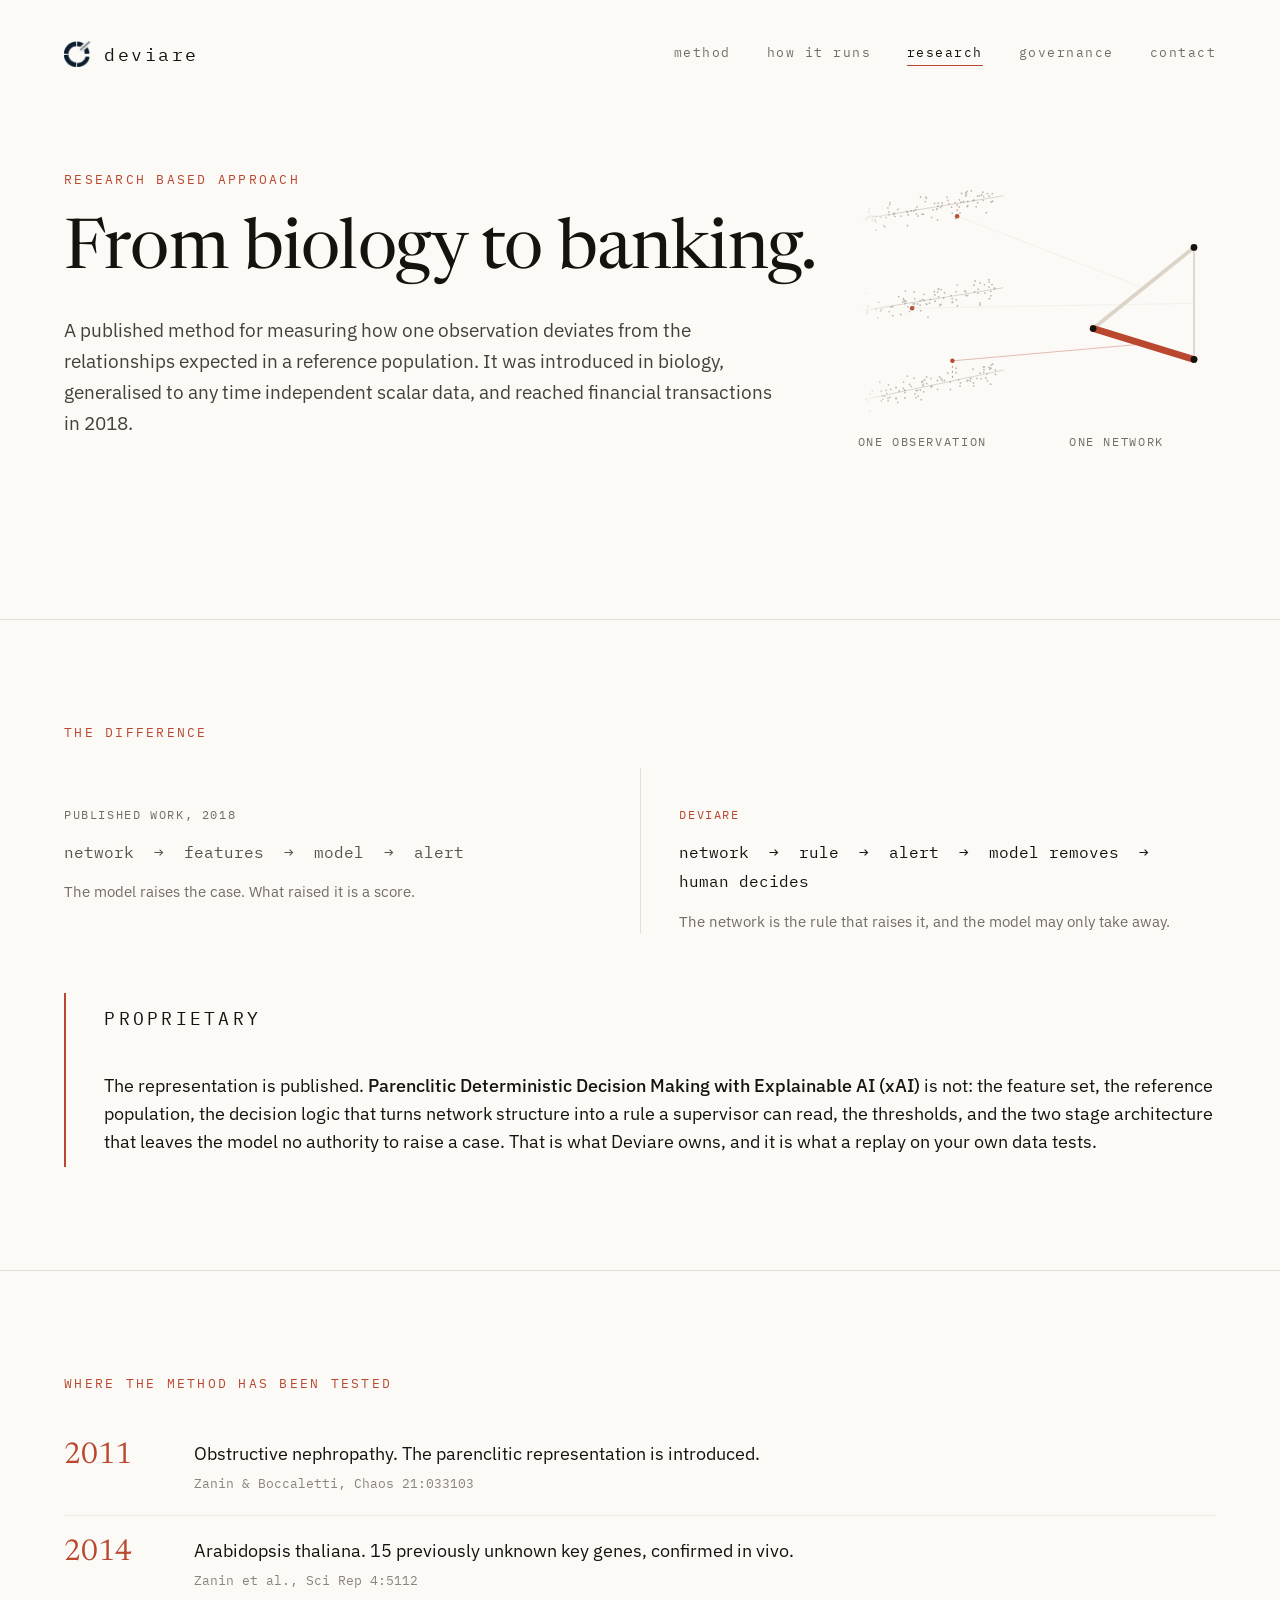
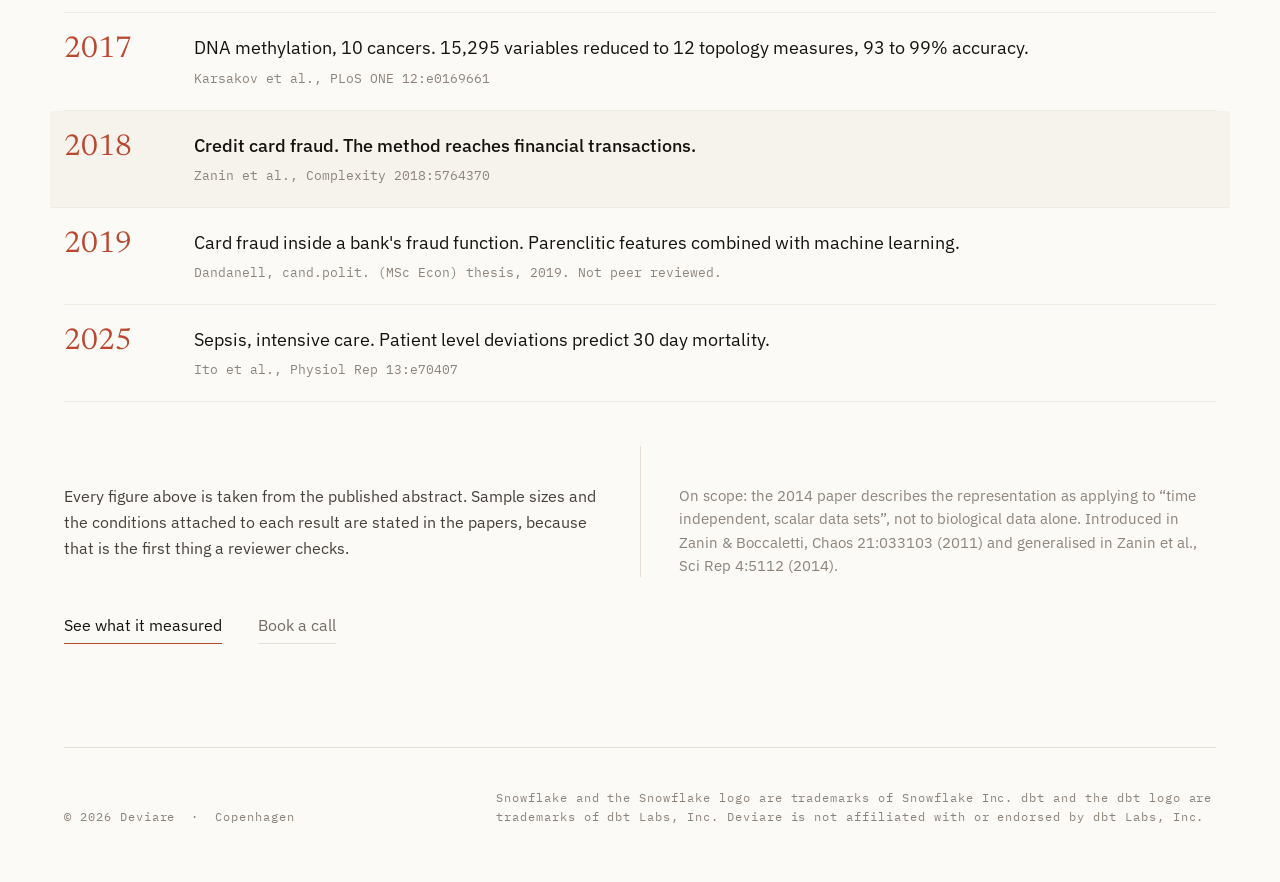
==== commit 18609f0f: "Add the 2019 thesis to the research timeline Card fraud inside a bank's fraud function, parenclitic " ====
--- a/research.html
+++ b/research.html
@@ -19,7 +19,12 @@
 <link rel="preconnect" href="https://fonts.googleapis.com">
 <link rel="preconnect" href="https://fonts.gstatic.com" crossorigin>
 <link rel="stylesheet" href="https://fonts.googleapis.com/css2?family=Newsreader:opsz,wght@6..72,400..600&family=IBM+Plex+Sans:wght@400;500&family=IBM+Plex+Mono:wght@400;500&display=swap">
-<link rel="stylesheet" href="assets/site.css">
+<!-- The version is the first eight characters of the stylesheet's md5, so
+     the URL changes whenever the file does and no cache can pair a new page
+     with an old stylesheet. GitHub Pages caches for ten minutes, and that
+     pairing once rendered the research graphic as black dots with no lines.
+     After editing site.css: md5 -q assets/site.css | cut -c1-8, on both pages. -->
+<link rel="stylesheet" href="assets/site.css?v=9b4d0069">
 </head>
 <body>
 
@@ -147,6 +152,13 @@
         </div>
       </div>
       <div class="study">
+        <div class="yr">2019</div>
+        <div>
+          <p class="what">Card fraud inside a bank's fraud function. Parenclitic features combined with machine learning.</p>
+          <p class="cite">Dandanell, cand.polit. (MSc Econ) thesis, 2019. Not peer reviewed.</p>
+        </div>
+      </div>
+      <div class="study">
         <div class="yr">2025</div>
         <div>
           <p class="what">Sepsis, intensive care. Patient level deviations predict 30 day mortality.</p>
